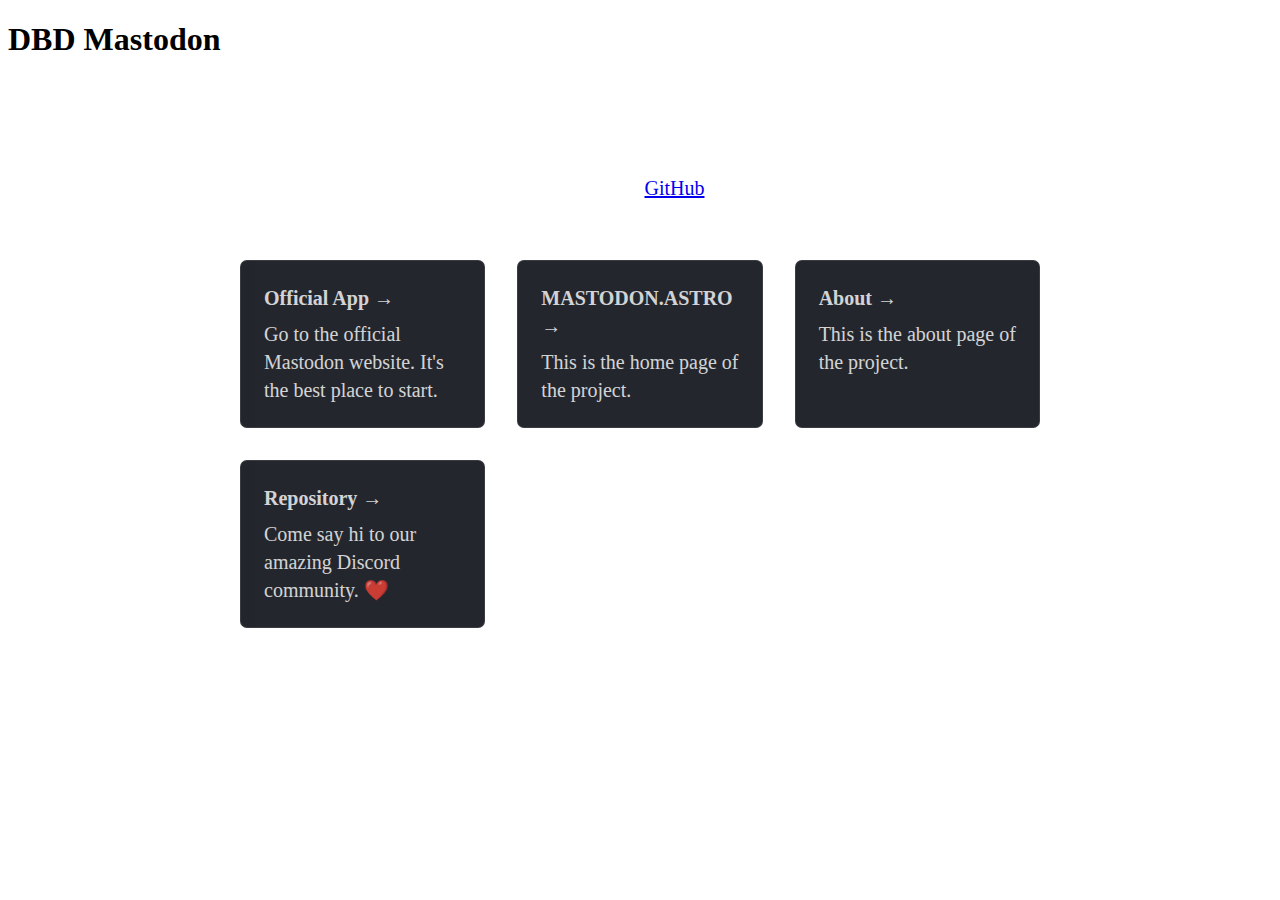
==== index.html @ ccbeb3ec "first commit" ====
<!DOCTYPE html><html lang="en"> <head><meta charset="UTF-8"><meta name="description" content="Astro description"><meta name="viewport" content="width=device-width"><link rel="icon" type="image/svg+xml" href="/favicon.svg"><meta name="generator" content="Astro v4.15.8"><title>Welcome to Astro.</title><link rel="stylesheet" href="/DBD-Mastodon/_astro/about.Bq95I2cG.css">
<style>.link-card[data-astro-cid-dohjnao5]{list-style:none;display:flex;padding:1px;background-color:#23262d;background-image:none;background-size:400%;border-radius:7px;background-position:100%;transition:background-position .6s cubic-bezier(.22,1,.36,1);box-shadow:inset 0 0 0 1px #ffffff1a}.link-card[data-astro-cid-dohjnao5]>a[data-astro-cid-dohjnao5]{width:100%;text-decoration:none;line-height:1.4;padding:calc(1.5rem - 1px);border-radius:8px;color:#fff;background-color:#23262d;opacity:.8}h2[data-astro-cid-dohjnao5]{margin:0;font-size:1.25rem;transition:color .6s cubic-bezier(.22,1,.36,1)}p[data-astro-cid-dohjnao5]{margin-top:.5rem;margin-bottom:0}.link-card[data-astro-cid-dohjnao5]:is(:hover,:focus-within){background-position:0;background-image:var(--accent-gradient)}.link-card[data-astro-cid-dohjnao5]:is(:hover,:focus-within) h2[data-astro-cid-dohjnao5]{color:rgb(var(--accent-light))}main[data-astro-cid-j7pv25f6]{margin:auto;padding:1rem;width:800px;max-width:calc(100% - 2rem);color:#fff;font-size:20px;line-height:1.6}.astro-a[data-astro-cid-j7pv25f6]{position:absolute;top:-32px;left:50%;transform:translate(-50%);width:220px;height:auto;z-index:-1}.link-card-grid[data-astro-cid-j7pv25f6]{display:grid;grid-template-columns:repeat(auto-fit,minmax(24ch,1fr));gap:2rem;padding:0}.instructions[data-astro-cid-j7pv25f6]{margin-bottom:2rem;border:1px solid rgba(var(--accent-light),25%);background:linear-gradient(rgba(var(--accent-dark),66%),rgba(var(--accent-dark),33%));padding:1.5rem;border-radius:8px}.instructions[data-astro-cid-j7pv25f6] code[data-astro-cid-j7pv25f6]{font-size:.8em;font-weight:700;background:rgba(var(--accent-light),12%);color:rgb(var(--accent-light));border-radius:4px;padding:.3em .4em}.instructions[data-astro-cid-j7pv25f6] strong[data-astro-cid-j7pv25f6]{color:rgb(var(--accent-light))}
</style></head> <body> <header class="py-8 mx-auto text-center" data-astro-cid-3ef6ksr2> <h1 class="text-6xl font-bold text-white mx-10" data-astro-cid-3ef6ksr2> DBD <span class="text-gradient" data-astro-cid-3ef6ksr2> Mastodon</span></h1> </header>  <main>  <main data-astro-cid-j7pv25f6> <p class="instructions" data-astro-cid-j7pv25f6>
This it's an interface for Mastodon runing on <code data-astro-cid-j7pv25f6> Astro </code>.<br data-astro-cid-j7pv25f6>
Developed by <strong data-astro-cid-j7pv25f6>kaio-rama</strong> and open sourced on <a href="https://github.com/kaio-rama/mastodon-astro" data-astro-cid-j7pv25f6>GitHub</a>.
</p> <ul role="list" class="link-card-grid" data-astro-cid-j7pv25f6> <li class="link-card" data-astro-cid-dohjnao5> <a href="https://joinmastodon.org/" data-astro-cid-dohjnao5> <h2 data-astro-cid-dohjnao5> Official App <span data-astro-cid-dohjnao5>&rarr;</span> </h2> <p data-astro-cid-dohjnao5> Go to the official Mastodon website. It&#39;s the best place to start. </p> </a> </li>  <li class="link-card" data-astro-cid-dohjnao5> <a href="/home" data-astro-cid-dohjnao5> <h2 data-astro-cid-dohjnao5> MASTODON.ASTRO <span data-astro-cid-dohjnao5>&rarr;</span> </h2> <p data-astro-cid-dohjnao5> This is the home page of the project. </p> </a> </li>  <li class="link-card" data-astro-cid-dohjnao5> <a href="/about" data-astro-cid-dohjnao5> <h2 data-astro-cid-dohjnao5> About <span data-astro-cid-dohjnao5>&rarr;</span> </h2> <p data-astro-cid-dohjnao5> This is the about page of the project. </p> </a> </li>  <li class="link-card" data-astro-cid-dohjnao5> <a href="https://github.com/kaio-rama/" data-astro-cid-dohjnao5> <h2 data-astro-cid-dohjnao5> Repository <span data-astro-cid-dohjnao5>&rarr;</span> </h2> <p data-astro-cid-dohjnao5> Come say hi to our amazing Discord community. ❤️ </p> </a> </li>  </ul> </main>  </main> </body></html>
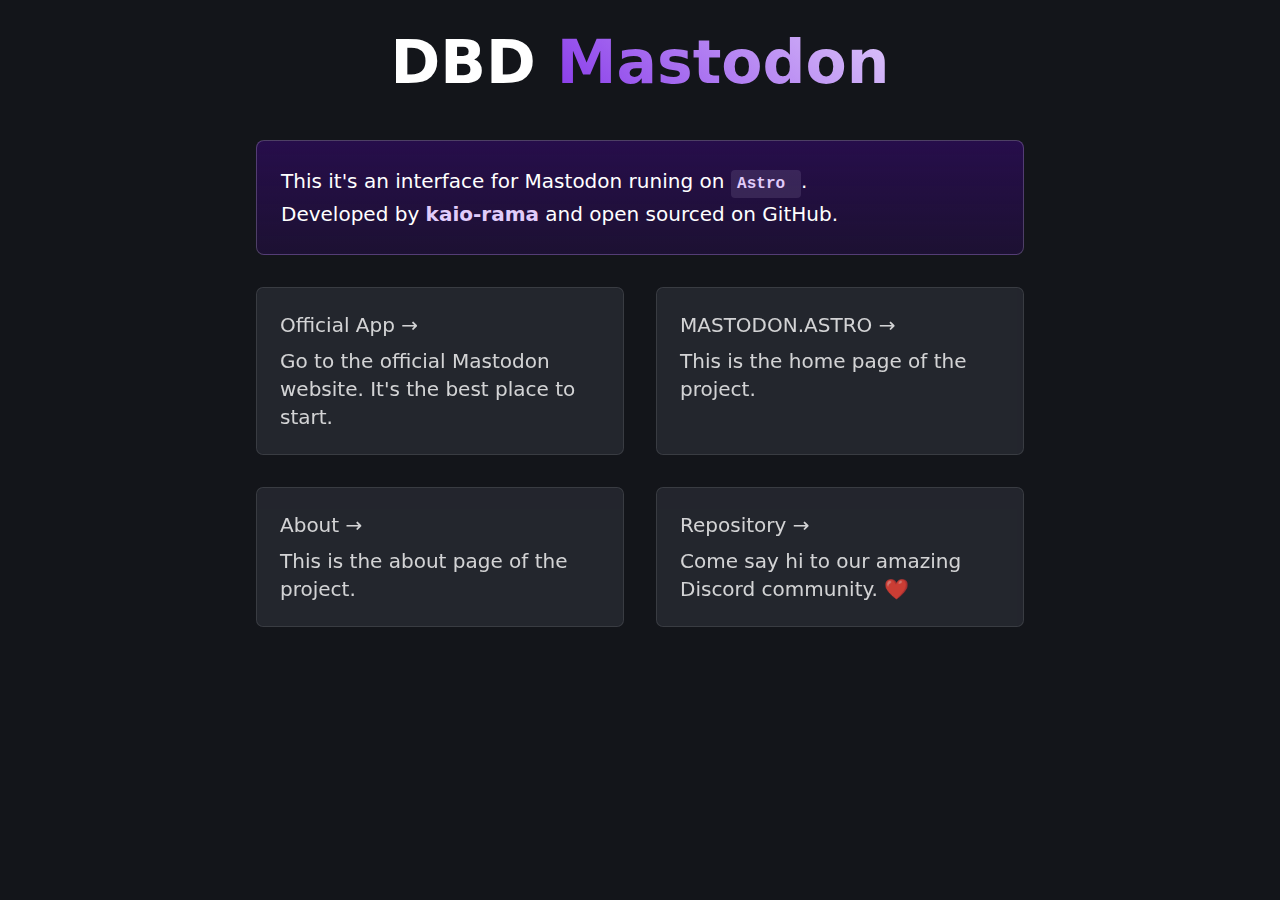
==== commit ed5b8a2a: "fixing css" ====
--- a/index.html
+++ b/index.html
@@ -1,4 +1,4 @@
-<!DOCTYPE html><html lang="en"> <head><meta charset="UTF-8"><meta name="description" content="Astro description"><meta name="viewport" content="width=device-width"><link rel="icon" type="image/svg+xml" href="/favicon.svg"><meta name="generator" content="Astro v4.15.8"><title>Welcome to Astro.</title><link rel="stylesheet" href="/DBD-Mastodon/_astro/about.Bq95I2cG.css">
+<!DOCTYPE html><html lang="en"> <head><meta charset="UTF-8"><meta name="description" content="Astro description"><meta name="viewport" content="width=device-width"><link rel="icon" type="image/svg+xml" href="/favicon.svg"><meta name="generator" content="Astro v4.15.8"><title>Welcome to Astro.</title><link rel="stylesheet" href="./_astro/about.Bq95I2cG.css">
 <style>.link-card[data-astro-cid-dohjnao5]{list-style:none;display:flex;padding:1px;background-color:#23262d;background-image:none;background-size:400%;border-radius:7px;background-position:100%;transition:background-position .6s cubic-bezier(.22,1,.36,1);box-shadow:inset 0 0 0 1px #ffffff1a}.link-card[data-astro-cid-dohjnao5]>a[data-astro-cid-dohjnao5]{width:100%;text-decoration:none;line-height:1.4;padding:calc(1.5rem - 1px);border-radius:8px;color:#fff;background-color:#23262d;opacity:.8}h2[data-astro-cid-dohjnao5]{margin:0;font-size:1.25rem;transition:color .6s cubic-bezier(.22,1,.36,1)}p[data-astro-cid-dohjnao5]{margin-top:.5rem;margin-bottom:0}.link-card[data-astro-cid-dohjnao5]:is(:hover,:focus-within){background-position:0;background-image:var(--accent-gradient)}.link-card[data-astro-cid-dohjnao5]:is(:hover,:focus-within) h2[data-astro-cid-dohjnao5]{color:rgb(var(--accent-light))}main[data-astro-cid-j7pv25f6]{margin:auto;padding:1rem;width:800px;max-width:calc(100% - 2rem);color:#fff;font-size:20px;line-height:1.6}.astro-a[data-astro-cid-j7pv25f6]{position:absolute;top:-32px;left:50%;transform:translate(-50%);width:220px;height:auto;z-index:-1}.link-card-grid[data-astro-cid-j7pv25f6]{display:grid;grid-template-columns:repeat(auto-fit,minmax(24ch,1fr));gap:2rem;padding:0}.instructions[data-astro-cid-j7pv25f6]{margin-bottom:2rem;border:1px solid rgba(var(--accent-light),25%);background:linear-gradient(rgba(var(--accent-dark),66%),rgba(var(--accent-dark),33%));padding:1.5rem;border-radius:8px}.instructions[data-astro-cid-j7pv25f6] code[data-astro-cid-j7pv25f6]{font-size:.8em;font-weight:700;background:rgba(var(--accent-light),12%);color:rgb(var(--accent-light));border-radius:4px;padding:.3em .4em}.instructions[data-astro-cid-j7pv25f6] strong[data-astro-cid-j7pv25f6]{color:rgb(var(--accent-light))}
 </style></head> <body> <header class="py-8 mx-auto text-center" data-astro-cid-3ef6ksr2> <h1 class="text-6xl font-bold text-white mx-10" data-astro-cid-3ef6ksr2> DBD <span class="text-gradient" data-astro-cid-3ef6ksr2> Mastodon</span></h1> </header>  <main>  <main data-astro-cid-j7pv25f6> <p class="instructions" data-astro-cid-j7pv25f6>
 This it's an interface for Mastodon runing on <code data-astro-cid-j7pv25f6> Astro </code>.<br data-astro-cid-j7pv25f6>
--- a/_astro/about.Bq95I2cG.css
+++ b/_astro/about.Bq95I2cG.css
@@ -0,0 +1 @@
+*,:before,:after{--tw-border-spacing-x: 0;--tw-border-spacing-y: 0;--tw-translate-x: 0;--tw-translate-y: 0;--tw-rotate: 0;--tw-skew-x: 0;--tw-skew-y: 0;--tw-scale-x: 1;--tw-scale-y: 1;--tw-pan-x: ;--tw-pan-y: ;--tw-pinch-zoom: ;--tw-scroll-snap-strictness: proximity;--tw-gradient-from-position: ;--tw-gradient-via-position: ;--tw-gradient-to-position: ;--tw-ordinal: ;--tw-slashed-zero: ;--tw-numeric-figure: ;--tw-numeric-spacing: ;--tw-numeric-fraction: ;--tw-ring-inset: ;--tw-ring-offset-width: 0px;--tw-ring-offset-color: #fff;--tw-ring-color: rgb(59 130 246 / .5);--tw-ring-offset-shadow: 0 0 #0000;--tw-ring-shadow: 0 0 #0000;--tw-shadow: 0 0 #0000;--tw-shadow-colored: 0 0 #0000;--tw-blur: ;--tw-brightness: ;--tw-contrast: ;--tw-grayscale: ;--tw-hue-rotate: ;--tw-invert: ;--tw-saturate: ;--tw-sepia: ;--tw-drop-shadow: ;--tw-backdrop-blur: ;--tw-backdrop-brightness: ;--tw-backdrop-contrast: ;--tw-backdrop-grayscale: ;--tw-backdrop-hue-rotate: ;--tw-backdrop-invert: ;--tw-backdrop-opacity: ;--tw-backdrop-saturate: ;--tw-backdrop-sepia: ;--tw-contain-size: ;--tw-contain-layout: ;--tw-contain-paint: ;--tw-contain-style: }::backdrop{--tw-border-spacing-x: 0;--tw-border-spacing-y: 0;--tw-translate-x: 0;--tw-translate-y: 0;--tw-rotate: 0;--tw-skew-x: 0;--tw-skew-y: 0;--tw-scale-x: 1;--tw-scale-y: 1;--tw-pan-x: ;--tw-pan-y: ;--tw-pinch-zoom: ;--tw-scroll-snap-strictness: proximity;--tw-gradient-from-position: ;--tw-gradient-via-position: ;--tw-gradient-to-position: ;--tw-ordinal: ;--tw-slashed-zero: ;--tw-numeric-figure: ;--tw-numeric-spacing: ;--tw-numeric-fraction: ;--tw-ring-inset: ;--tw-ring-offset-width: 0px;--tw-ring-offset-color: #fff;--tw-ring-color: rgb(59 130 246 / .5);--tw-ring-offset-shadow: 0 0 #0000;--tw-ring-shadow: 0 0 #0000;--tw-shadow: 0 0 #0000;--tw-shadow-colored: 0 0 #0000;--tw-blur: ;--tw-brightness: ;--tw-contrast: ;--tw-grayscale: ;--tw-hue-rotate: ;--tw-invert: ;--tw-saturate: ;--tw-sepia: ;--tw-drop-shadow: ;--tw-backdrop-blur: ;--tw-backdrop-brightness: ;--tw-backdrop-contrast: ;--tw-backdrop-grayscale: ;--tw-backdrop-hue-rotate: ;--tw-backdrop-invert: ;--tw-backdrop-opacity: ;--tw-backdrop-saturate: ;--tw-backdrop-sepia: ;--tw-contain-size: ;--tw-contain-layout: ;--tw-contain-paint: ;--tw-contain-style: }*,:before,:after{box-sizing:border-box;border-width:0;border-style:solid;border-color:#e5e7eb}:before,:after{--tw-content: ""}html,:host{line-height:1.5;-webkit-text-size-adjust:100%;-moz-tab-size:4;-o-tab-size:4;tab-size:4;font-family:ui-sans-serif,system-ui,sans-serif,"Apple Color Emoji","Segoe UI Emoji",Segoe UI Symbol,"Noto Color Emoji";font-feature-settings:normal;font-variation-settings:normal;-webkit-tap-highlight-color:transparent}body{margin:0;line-height:inherit}hr{height:0;color:inherit;border-top-width:1px}abbr:where([title]){-webkit-text-decoration:underline dotted;text-decoration:underline dotted}h1,h2,h3,h4,h5,h6{font-size:inherit;font-weight:inherit}a{color:inherit;text-decoration:inherit}b,strong{font-weight:bolder}code,kbd,samp,pre{font-family:ui-monospace,SFMono-Regular,Menlo,Monaco,Consolas,Liberation Mono,Courier New,monospace;font-feature-settings:normal;font-variation-settings:normal;font-size:1em}small{font-size:80%}sub,sup{font-size:75%;line-height:0;position:relative;vertical-align:baseline}sub{bottom:-.25em}sup{top:-.5em}table{text-indent:0;border-color:inherit;border-collapse:collapse}button,input,optgroup,select,textarea{font-family:inherit;font-feature-settings:inherit;font-variation-settings:inherit;font-size:100%;font-weight:inherit;line-height:inherit;letter-spacing:inherit;color:inherit;margin:0;padding:0}button,select{text-transform:none}button,input:where([type=button]),input:where([type=reset]),input:where([type=submit]){-webkit-appearance:button;background-color:transparent;background-image:none}:-moz-focusring{outline:auto}:-moz-ui-invalid{box-shadow:none}progress{vertical-align:baseline}::-webkit-inner-spin-button,::-webkit-outer-spin-button{height:auto}[type=search]{-webkit-appearance:textfield;outline-offset:-2px}::-webkit-search-decoration{-webkit-appearance:none}::-webkit-file-upload-button{-webkit-appearance:button;font:inherit}summary{display:list-item}blockquote,dl,dd,h1,h2,h3,h4,h5,h6,hr,figure,p,pre{margin:0}fieldset{margin:0;padding:0}legend{padding:0}ol,ul,menu{list-style:none;margin:0;padding:0}dialog{padding:0}textarea{resize:vertical}input::-moz-placeholder,textarea::-moz-placeholder{opacity:1;color:#9ca3af}input::placeholder,textarea::placeholder{opacity:1;color:#9ca3af}button,[role=button]{cursor:pointer}:disabled{cursor:default}img,svg,video,canvas,audio,iframe,embed,object{display:block;vertical-align:middle}img,video{max-width:100%;height:auto}[hidden]{display:none}.absolute{position:absolute}.relative{position:relative}.sticky{position:sticky}.-right-4{right:-1rem}.-top-8{top:-2rem}.mx-10{margin-left:2.5rem;margin-right:2.5rem}.mx-4{margin-left:1rem;margin-right:1rem}.mx-auto{margin-left:auto;margin-right:auto}.my-4{margin-top:1rem;margin-bottom:1rem}.-mt-6{margin-top:-1.5rem}.mb-2{margin-bottom:.5rem}.mb-6{margin-bottom:1.5rem}.ml-2{margin-left:.5rem}.mt-4{margin-top:1rem}.mt-8{margin-top:2rem}.flex{display:flex}.grid{display:grid}.min-h-28{min-height:7rem}.w-1\/3{width:33.333333%}.transform{transform:translate(var(--tw-translate-x),var(--tw-translate-y)) rotate(var(--tw-rotate)) skew(var(--tw-skew-x)) skewY(var(--tw-skew-y)) scaleX(var(--tw-scale-x)) scaleY(var(--tw-scale-y))}.justify-between{justify-content:space-between}.rounded-lg{border-radius:.5rem}.border{border-width:1px}.bg-gray-900{--tw-bg-opacity: 1;background-color:rgb(17 24 39 / var(--tw-bg-opacity))}.p-4{padding:1rem}.py-8{padding-top:2rem;padding-bottom:2rem}.text-center{text-align:center}.text-2xl{font-size:1.5rem;line-height:2rem}.text-6xl{font-size:3.75rem;line-height:1}.font-bold{font-weight:700}.text-fuchsia-300{--tw-text-opacity: 1;color:rgb(240 171 252 / var(--tw-text-opacity))}.text-gray-400{--tw-text-opacity: 1;color:rgb(156 163 175 / var(--tw-text-opacity))}.text-gray-600{--tw-text-opacity: 1;color:rgb(75 85 99 / var(--tw-text-opacity))}.text-white{--tw-text-opacity: 1;color:rgb(255 255 255 / var(--tw-text-opacity))}.shadow-md{--tw-shadow: 0 4px 6px -1px rgb(0 0 0 / .1), 0 2px 4px -2px rgb(0 0 0 / .1);--tw-shadow-colored: 0 4px 6px -1px var(--tw-shadow-color), 0 2px 4px -2px var(--tw-shadow-color);box-shadow:var(--tw-ring-offset-shadow, 0 0 #0000),var(--tw-ring-shadow, 0 0 #0000),var(--tw-shadow)}.transition{transition-property:color,background-color,border-color,text-decoration-color,fill,stroke,opacity,box-shadow,transform,filter,-webkit-backdrop-filter;transition-property:color,background-color,border-color,text-decoration-color,fill,stroke,opacity,box-shadow,transform,filter,backdrop-filter;transition-property:color,background-color,border-color,text-decoration-color,fill,stroke,opacity,box-shadow,transform,filter,backdrop-filter,-webkit-backdrop-filter;transition-timing-function:cubic-bezier(.4,0,.2,1);transition-duration:.15s}.text-gradient[data-astro-cid-3ef6ksr2]{background-image:var(--accent-gradient);-webkit-background-clip:text;-webkit-text-fill-color:transparent;background-size:400%;background-position:0%}:root{--accent: 136, 58, 234;--accent-light: 224, 204, 250;--accent-dark: 49, 10, 101;--accent-gradient: linear-gradient( 45deg, rgb(var(--accent)), rgb(var(--accent-light)) 30%, white 60% )}html{font-family:system-ui,sans-serif;background:#13151a;color-scheme:dark light}code{font-family:Menlo,Monaco,Lucida Console,Liberation Mono,DejaVu Sans Mono,Bitstream Vera Sans Mono,Courier New,monospace}body{padding:0 8px;margin:0 auto}
